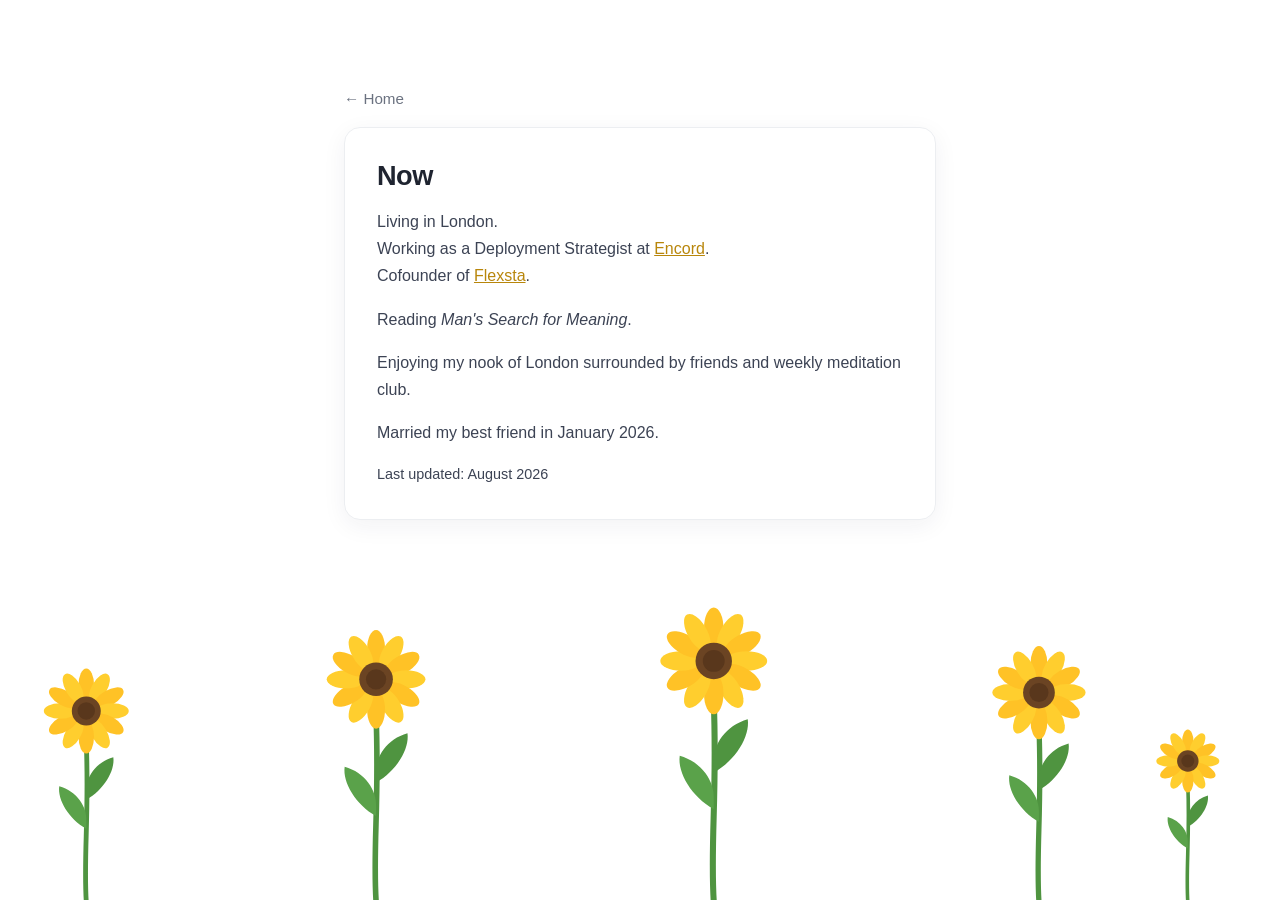
==== now.html @ 96f71106 "Personal website: sunflower meadow with mouse-wind animation Static site with animated SVG sunflower" ====
<!DOCTYPE html>
<html lang="en">
<head>
  <meta charset="UTF-8">
  <meta name="viewport" content="width=device-width, initial-scale=1.0">
  <title>Now — Florence Hinder</title>
  <link rel="stylesheet" href="style.css">
</head>
<body>
  <svg width="0" height="0" style="position:absolute" aria-hidden="true">
    <defs>
      <g id="sunflower">
        <path d="M50,258 C47,210 53,170 50,92" stroke="#4f9440" stroke-width="5" fill="none" stroke-linecap="round"/>
        <path d="M50,182 C32,172 20,152 22,138 C40,143 51,159 50,174 Z" fill="#5aa24a"/>
        <path d="M50,152 C68,142 80,122 78,108 C60,113 49,129 50,144 Z" fill="#4f9440"/>
        <ellipse cx="50" cy="33" rx="8" ry="17" fill="#ffc226" transform="rotate(0 50 60)"/>
        <ellipse cx="50" cy="33" rx="8" ry="17" fill="#ffce2e" transform="rotate(30 50 60)"/>
        <ellipse cx="50" cy="33" rx="8" ry="17" fill="#ffc226" transform="rotate(60 50 60)"/>
        <ellipse cx="50" cy="33" rx="8" ry="17" fill="#ffce2e" transform="rotate(90 50 60)"/>
        <ellipse cx="50" cy="33" rx="8" ry="17" fill="#ffc226" transform="rotate(120 50 60)"/>
        <ellipse cx="50" cy="33" rx="8" ry="17" fill="#ffce2e" transform="rotate(150 50 60)"/>
        <ellipse cx="50" cy="33" rx="8" ry="17" fill="#ffc226" transform="rotate(180 50 60)"/>
        <ellipse cx="50" cy="33" rx="8" ry="17" fill="#ffce2e" transform="rotate(210 50 60)"/>
        <ellipse cx="50" cy="33" rx="8" ry="17" fill="#ffc226" transform="rotate(240 50 60)"/>
        <ellipse cx="50" cy="33" rx="8" ry="17" fill="#ffce2e" transform="rotate(270 50 60)"/>
        <ellipse cx="50" cy="33" rx="8" ry="17" fill="#ffc226" transform="rotate(300 50 60)"/>
        <ellipse cx="50" cy="33" rx="8" ry="17" fill="#ffce2e" transform="rotate(330 50 60)"/>
        <circle cx="50" cy="60" r="15" fill="#6b4423"/>
        <circle cx="50" cy="60" r="9" fill="#59371c"/>
      </g>
    </defs>
  </svg>

  <div class="meadow" aria-hidden="true">
    <div class="flower-wrap flower--1"><svg class="flower" viewBox="0 0 100 260"><use href="#sunflower"/></svg></div>
    <div class="flower-wrap flower--3"><svg class="flower" viewBox="0 0 100 260"><use href="#sunflower"/></svg></div>
    <div class="flower-wrap flower--5"><svg class="flower" viewBox="0 0 100 260"><use href="#sunflower"/></svg></div>
    <div class="flower-wrap flower--7"><svg class="flower" viewBox="0 0 100 260"><use href="#sunflower"/></svg></div>
    <div class="flower-wrap flower--8"><svg class="flower" viewBox="0 0 100 260"><use href="#sunflower"/></svg></div>
  </div>

  <main>
    <a class="back" href="index.html">&larr; Home</a>
    <div class="card">
      <h1>Now</h1>
      <p>
        Living in London.<br>
        Working as a Deployment Strategist at <a href="https://encord.com" target="_blank" rel="noopener">Encord</a>.<br>
        Cofounder of <a href="https://flexsta.com" target="_blank" rel="noopener">Flexsta</a>.
      </p>
      <p>Reading <em>Man's Search for Meaning</em>.</p>
      <p>Enjoying my nook of London surrounded by friends and weekly meditation club.</p>
      <p>Married my best friend in January 2026.</p>
      <p class="updated">Last updated: August 2026</p>
    </div>
  </main>

  <script src="script.js"></script>
</body>
</html>
---- style.css ----
/* ---- Sunflowers in the wind ---- */

* {
  margin: 0;
  padding: 0;
  box-sizing: border-box;
}

html,
body {
  height: 100%;
}

body {
  font-family: "Avenir Next", Avenir, "Segoe UI", Helvetica, Arial, sans-serif;
  background: #ffffff;
  color: #1f2430;
  overflow-x: hidden;
}

/* Sunflower meadow along the bottom of the screen */
.meadow {
  position: fixed;
  left: 0;
  right: 0;
  bottom: 0;
  height: 45vh;
  min-height: 220px;
  pointer-events: none;
  z-index: -1;
}

/* Wrapper takes the mouse-gust rotation (from script.js);
   the inner svg keeps the idle sway. Both pivot at the stem base. */
.flower-wrap {
  position: absolute;
  bottom: -4px;
  transform-origin: 50% 100%;
  will-change: transform;
}

.flower {
  display: block;
  height: 100%;
  width: auto;
  transform-origin: 50% 100%;
  animation: sway var(--sway-dur, 7.5s) ease-in-out var(--sway-delay, 0s) infinite;
}

/* An uneven wander rather than a metronome tick */
@keyframes sway {
  0%   { transform: rotate(-2.8deg); }
  28%  { transform: rotate(1.6deg); }
  46%  { transform: rotate(3.1deg); }
  64%  { transform: rotate(0.4deg); }
  82%  { transform: rotate(2.2deg); }
  100% { transform: rotate(-2.8deg); }
}

/* Each flower gets its own spot, height and rhythm so the
   wind feels natural rather than synchronised. */
.flower--1 { left: 3%;  height: 62%; --sway-dur: 7.1s; --sway-delay: -2.1s; }
.flower--2 { left: 13%; height: 44%; --sway-dur: 5.8s; --sway-delay: -0.7s; }
.flower--3 { left: 25%; height: 72%; --sway-dur: 8.2s; --sway-delay: -4.4s; }
.flower--4 { left: 37%; height: 50%; --sway-dur: 6.3s; --sway-delay: -3.0s; }
.flower--5 { left: 51%; height: 78%; --sway-dur: 8.9s; --sway-delay: -1.5s; }
.flower--6 { left: 63%; height: 54%; --sway-dur: 6.6s; --sway-delay: -5.2s; }
.flower--7 { left: 77%; height: 68%; --sway-dur: 7.7s; --sway-delay: -3.7s; }
.flower--8 { left: 90%; height: 46%; --sway-dur: 6.0s; --sway-delay: -2.5s; }

@media (max-width: 640px) {
  /* fewer flowers on small screens so it doesn't get crowded */
  .flower--2,
  .flower--6 {
    display: none;
  }
}

@media (prefers-reduced-motion: reduce) {
  .flower {
    animation: none;
  }
}

/* ---- Content ---- */

main {
  position: relative;
  max-width: 40rem;
  margin: 0 auto;
  padding: clamp(2.5rem, 10vh, 6rem) 1.5rem 2rem;
}

h1 {
  font-size: clamp(2rem, 5vw, 2.6rem);
  font-weight: 600;
  letter-spacing: -0.02em;
  color: #1f2430;
}

.tagline {
  margin-top: 0.5rem;
  font-size: 1.05rem;
  color: #6b7280;
}

nav.links {
  margin-top: 2.4rem;
  display: flex;
  flex-direction: column;
  gap: 0.9rem;
  font-size: 1.15rem;
}

nav.links a {
  color: #1f2430;
  width: fit-content;
  text-decoration: none;
  border-bottom: 2px solid #f2c230;
  padding-bottom: 1px;
  transition: border-color 0.15s ease, color 0.15s ease;
}

nav.links a:hover {
  color: #8a6d00;
  border-color: #d9a300;
}

/* Inner pages */
.card {
  background: #ffffff;
  border: 1px solid #eceef1;
  border-radius: 16px;
  padding: 2rem;
  box-shadow: 0 6px 24px rgba(30, 40, 60, 0.06);
}

.card h1 {
  font-size: 1.7rem;
}

.card p {
  margin-top: 1rem;
  line-height: 1.7;
  color: #3c4354;
}

.card p a {
  color: #b8860b;
}

.back {
  display: inline-block;
  margin-bottom: 1.25rem;
  color: #6b7280;
  text-decoration: none;
  font-size: 0.95rem;
}

.back:hover {
  color: #1f2430;
}

.updated {
  margin-top: 1.5rem;
  font-size: 0.9rem;
  color: #9aa0ad;
}
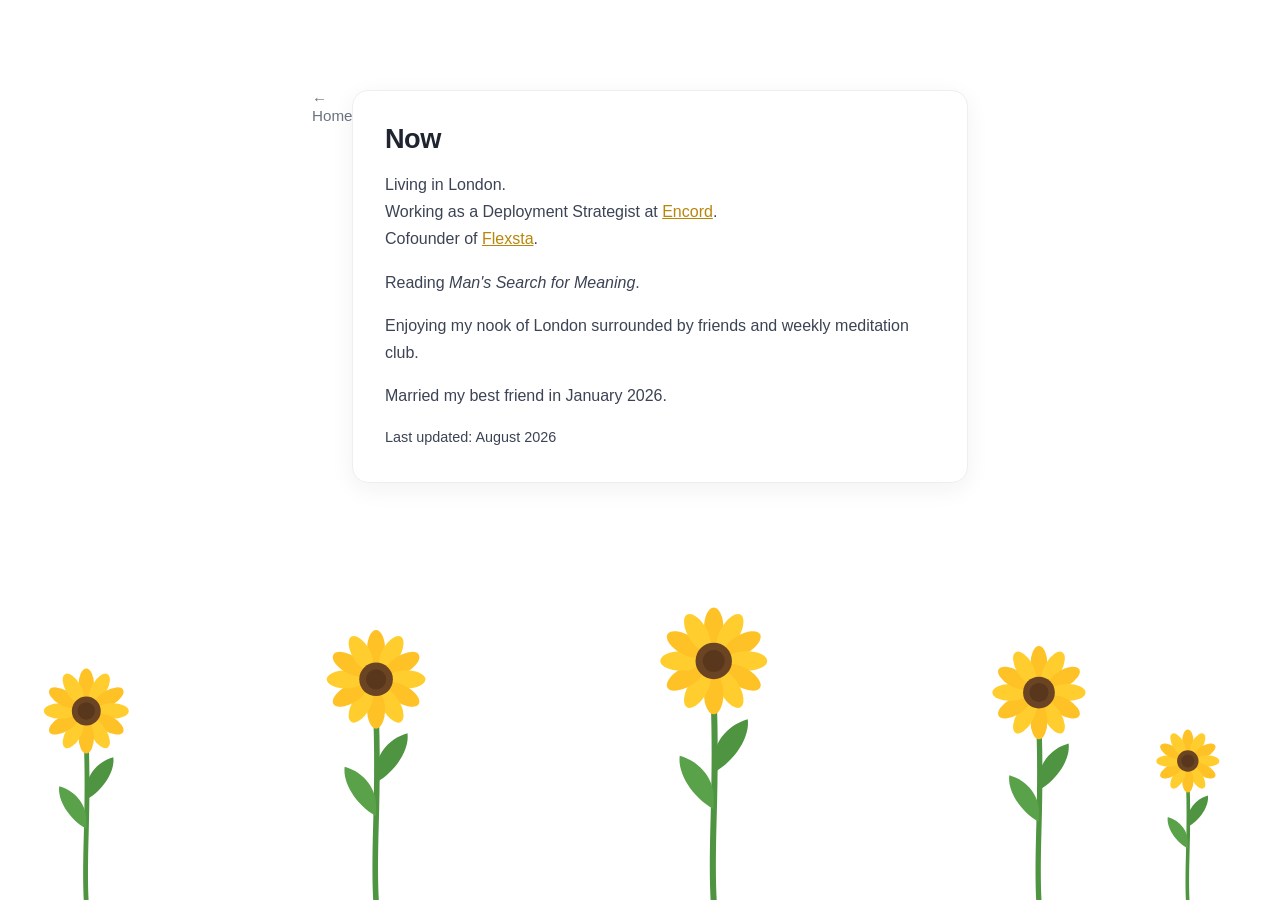
==== commit 5f52e58a: "Add SEO and AI-visibility basics; surface recent writing on the homepage - robots.txt welcoming sear" ====
--- a/now.html
+++ b/now.html
@@ -4,6 +4,11 @@
   <meta charset="UTF-8">
   <meta name="viewport" content="width=device-width, initial-scale=1.0">
   <title>Now — Florence Hinder</title>
+  <meta name="description" content="What Florence Hinder is doing now: living in London, working at Encord, cofounder of Flexsta.">
+  <link rel="canonical" href="https://florencehinder.com/now">
+  <link rel="icon" type="image/svg+xml" href="/favicon.svg">
+  <link rel="icon" type="image/png" href="/favicon.png">
+  <link rel="apple-touch-icon" href="/favicon.png">
   <link rel="stylesheet" href="style.css">
 </head>
 <body>
@@ -40,7 +45,7 @@
   </div>
 
   <main>
-    <a class="back" href="index.html">&larr; Home</a>
+    <a class="back" href="/">&larr; Home</a>
     <div class="card">
       <h1>Now</h1>
       <p>
@@ -55,6 +60,6 @@
     </div>
   </main>
 
-  <script src="script.js"></script>
+  <script src="script.js?v=2"></script>
 </body>
 </html>
--- a/style.css
+++ b/style.css
@@ -6,12 +6,14 @@
   box-sizing: border-box;
 }
 
-html,
+html {
+  height: 100%;
+}
+
 body {
-  height: 100%;
-}
-
-body {
+  min-height: 100vh;
+  min-height: 100dvh; /* so the meadow ends at the true bottom on phones */
+  position: relative;
   font-family: "Avenir Next", Avenir, "Segoe UI", Helvetica, Arial, sans-serif;
   background: #ffffff;
   color: #1f2430;
@@ -19,13 +21,16 @@
 }
 
 /* Sunflower meadow along the bottom of the screen */
+:root {
+  --meadow-h: max(45vh, 220px);
+}
+
 .meadow {
   position: fixed;
   left: 0;
   right: 0;
   bottom: 0;
-  height: 45vh;
-  min-height: 220px;
+  height: var(--meadow-h);
   pointer-events: none;
   z-index: -1;
 }
@@ -126,6 +131,107 @@
   border-color: #d9a300;
 }
 
+.contact {
+  display: flex;
+  align-items: baseline;
+  gap: 0.5rem;
+}
+
+.email-copy {
+  font: inherit;
+  color: #1f2430;
+  background: none;
+  border: none;
+  padding: 0 0 1px;
+  cursor: pointer;
+  border-bottom: 2px solid #f2c230;
+  transition: border-color 0.15s ease, color 0.15s ease;
+}
+
+.email-copy:hover {
+  color: #8a6d00;
+  border-color: #d9a300;
+}
+
+.copy-note {
+  margin-left: 0.5rem;
+  color: #8a6d00;
+  font-size: 0.95rem;
+  opacity: 0;
+  transition: opacity 0.2s ease;
+}
+
+.copy-note.show {
+  opacity: 1;
+}
+
+/* Recent writing on the homepage */
+.writing {
+  margin-top: 2.6rem;
+}
+
+.writing h2 {
+  font-size: 0.85rem;
+  font-weight: 600;
+  text-transform: uppercase;
+  letter-spacing: 0.08em;
+  color: #9aa0ad;
+}
+
+.writing ul {
+  list-style: none;
+  margin-top: 0.9rem;
+  display: flex;
+  flex-direction: column;
+  gap: 0.7rem;
+}
+
+.writing a {
+  color: #3c4354;
+  width: fit-content;
+  text-decoration: none;
+  border-bottom: 2px solid #f7e4a8;
+  padding-bottom: 1px;
+  transition: border-color 0.15s ease, color 0.15s ease;
+}
+
+.writing a:hover {
+  color: #8a6d00;
+  border-color: #d9a300;
+}
+
+/* On wide screens the writing list sits in its own column on the right,
+   level with the links; below 900px it stacks underneath as before. */
+@media (min-width: 900px) {
+  main {
+    max-width: 44rem;
+    display: grid;
+    grid-template-columns: minmax(0, 1fr) auto;
+    column-gap: 2.5rem;
+    align-items: start;
+  }
+
+  main > h1,
+  main > .tagline {
+    grid-column: 1 / -1;
+  }
+
+  .tagline {
+    max-width: 40rem;
+  }
+
+  nav.links {
+    grid-column: 1;
+  }
+
+  .writing {
+    grid-column: 2;
+    justify-self: end;
+    text-align: right;
+    margin-top: 2.4rem; /* matches the nav's top margin so the columns align */
+  }
+}
+
 /* Inner pages */
 .card {
   background: #ffffff;
@@ -166,3 +272,29 @@
   font-size: 0.9rem;
   color: #9aa0ad;
 }
+
+/* Where the text is taller than the room above a fixed meadow, put the
+   meadow in the flow at the foot of the page and reserve space for it,
+   so the flowers never sit behind the links. */
+@media (max-width: 640px), (max-height: 700px) {
+  :root {
+    --meadow-h: clamp(140px, 30vh, 240px);
+  }
+
+  .meadow {
+    position: absolute;
+  }
+
+  .flower-wrap {
+    bottom: 0;
+  }
+
+  .flower--8 {
+    left: 84%;
+  }
+
+  main {
+    padding-top: clamp(2rem, 6vh, 4rem);
+    padding-bottom: calc(var(--meadow-h) + 1.5rem);
+  }
+}
